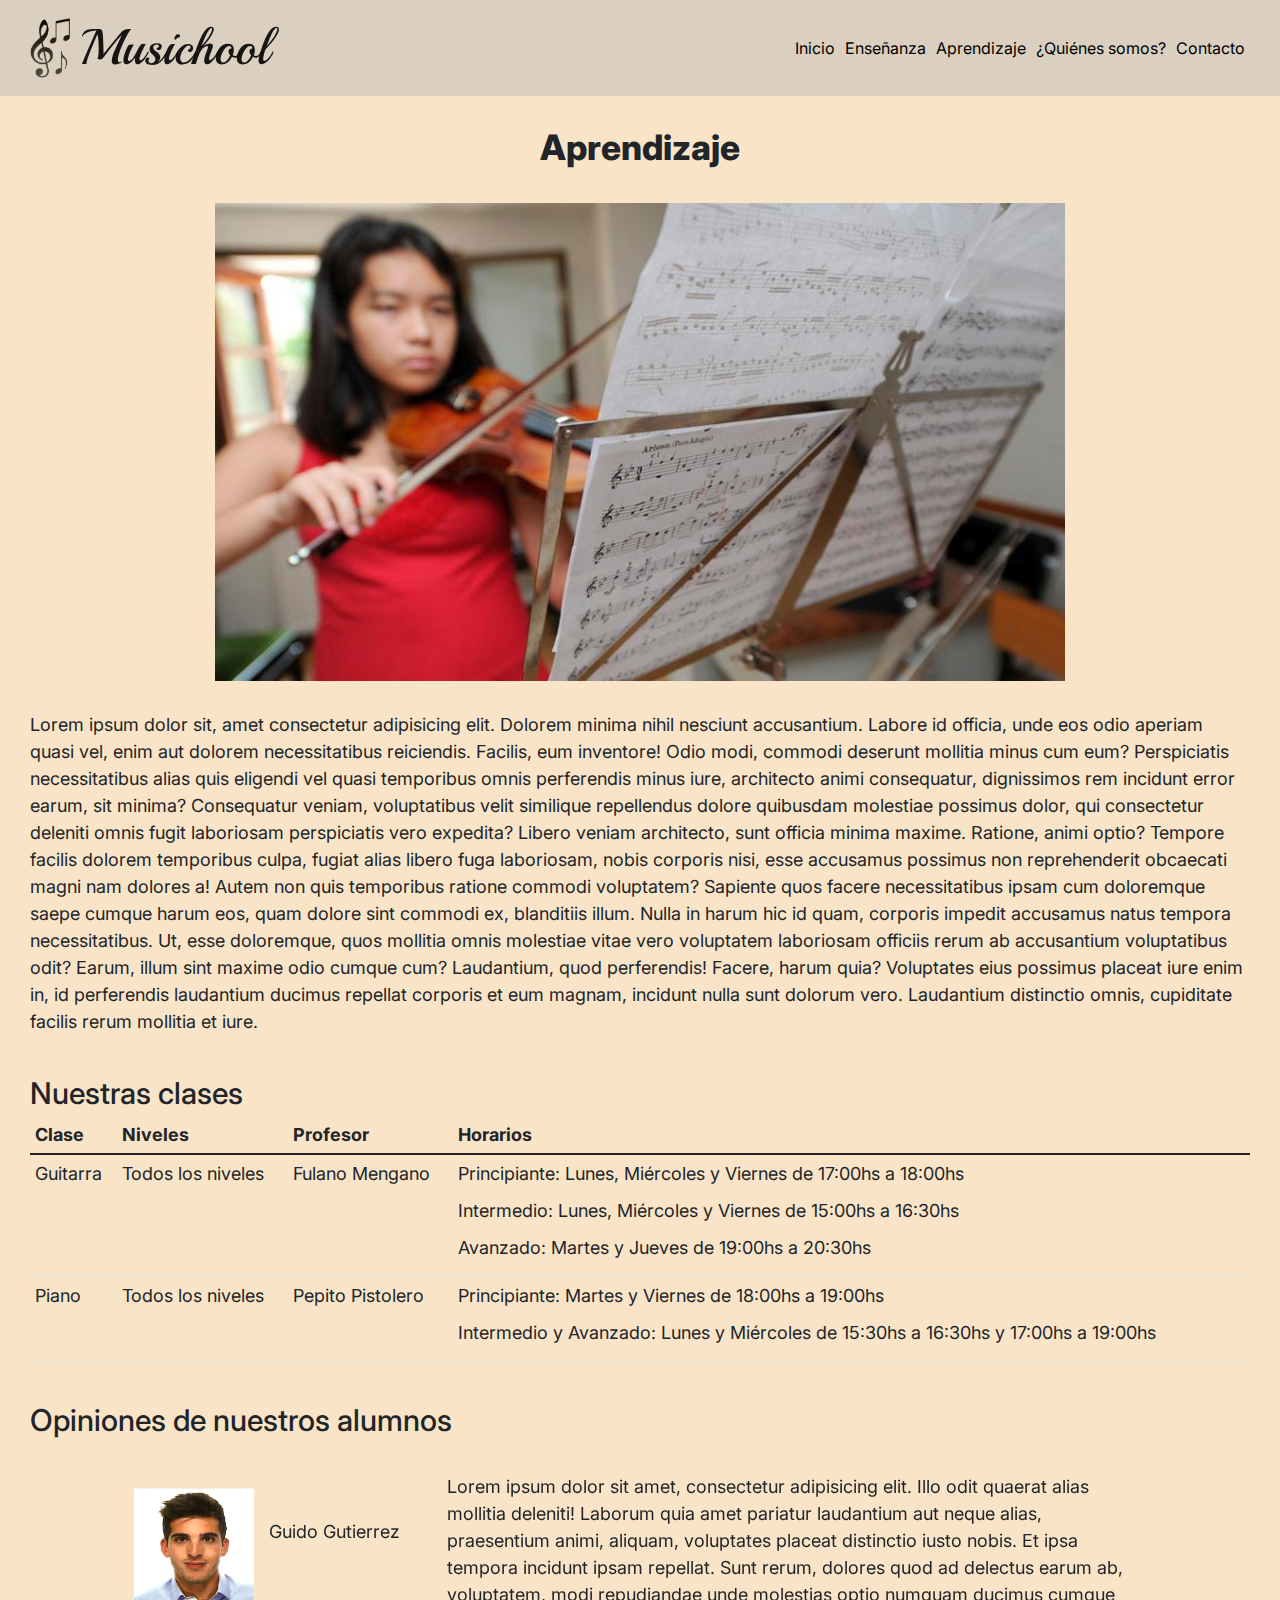
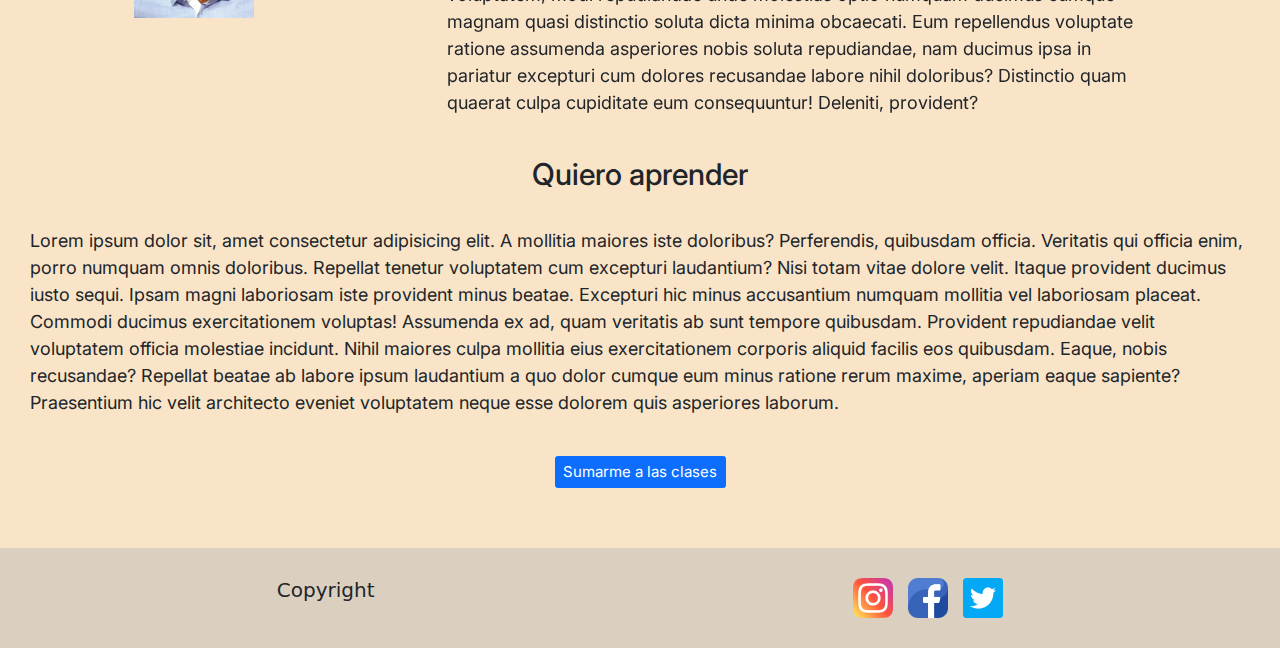
==== page/aprendizaje.html @ 19993b87 "Primera subida sitio web" ====
<!DOCTYPE html>
<html lang="es">

<head>
    <meta charset="UTF-8">
    <meta http-equiv="X-UA-Compatible" content="IE=edge">
    <meta name="viewport" content="width=device-width, initial-scale=1.0">
    <link rel="preconnect" href="https://fonts.googleapis.com">
    <link rel="preconnect" href="https://fonts.gstatic.com" crossorigin>
    <link href="https://fonts.googleapis.com/css2?family=Inter:wght@300;800&family=Playball&display=swap"
        rel="stylesheet">
    <link href="../css/bootstrap.min.css" rel="stylesheet">
    <script src="../js/bootstrap.bundle.min.js"></script>
    <link rel="stylesheet" href="../css/style2.css">
    <meta name="description" content="Únete al arte musical con el mejor equipo de profesionales. Guitarra, piano, etc. Aprende cualquier instrumento y perfeccioná tus habilidades.">
    <meta name="keywords" content="LECCIONES, MÚSICA, GUITARRA, PIANO, INSTRUMENTO">
    <title>Nuestras clases y por qué estudiar en Musichool</title>
</head>

<body>
    <div class="container-fluid header__fondo px-5 py-3 sticky-md-top">
        <header class="header__navegacion">
            <nav class="navbar navbar-expand-md navbar-light d-flex justify-content-around">
                <div class="d-flex navbar-brand">
                    <img src="../img/logo_musichool2.png" alt="logo" width="40" height="60">
                    <h1 class="header__navegacion--titulo">Musichool</h1>
                </div>
                <button class="navbar-toggler" type="button" data-bs-toggle="collapse" data-bs-target="#navegacion"
                    aria-controls="navegacion" aria-expanded="false" aria-label="Toggle navigation">
                    <span class="navbar-toggler-icon"></span>
                </button>
                <div class="collapse navbar-collapse justify-content-end" id="navegacion">
                    <ul class="navbar-nav align-items-center">
                        <li class="nav-item"><a class="nav-link" href="../index.html">Inicio</a>
                        </li>
                        <li class="nav-item"><a class="nav-link" href="ensenanza.html">Enseñanza</a></li>
                        <li class="nav-item"><a class="nav-link" aria-current="page" href="#">Aprendizaje</a></li>
                        <li class="nav-item"><a class="nav-link" href="quienes-somos.html">¿Quiénes somos?</a></li>
                        <li class="nav-item"><a class="nav-link" href="contacto.html">Contacto</a></li>
                    </ul>
                </div>
            </nav>
        </header>
    </div>
    <div class="container-fluid section__fondoAprendizaje p-5">
        <section class="section__fuente">
            <div class="row text-center">
                <h2 class="col section__fuente--titulo pb-5">Aprendizaje</h2>
                <div class="col-0 col-xxl"></div>
            </div>
            <div class="row g-5 align-items-center">
                <div class="col-12 col-xxl-6 text-center">
                    <img src="../img/aprendizaje1.jpg" alt="aprendizaje" class="img--paginas">
                </div>
                <div class="col-12 col-xxl-6">
                    <article class="section__fuente--texto">
                        <p>Lorem ipsum dolor sit, amet consectetur adipisicing elit. Dolorem minima nihil nesciunt
                            accusantium. Labore id officia, unde eos odio aperiam quasi vel, enim aut dolorem
                            necessitatibus reiciendis. Facilis, eum inventore!
                            Odio modi, commodi deserunt mollitia minus cum eum? Perspiciatis necessitatibus alias quis
                            eligendi vel quasi temporibus omnis perferendis minus iure, architecto animi consequatur,
                            dignissimos rem incidunt error earum, sit minima?
                            Consequatur veniam, voluptatibus velit similique repellendus dolore quibusdam molestiae
                            possimus dolor, qui consectetur deleniti omnis fugit laboriosam perspiciatis vero expedita?
                            Libero veniam architecto, sunt officia minima maxime. Ratione, animi optio?
                            Tempore facilis dolorem temporibus culpa, fugiat alias libero fuga laboriosam, nobis
                            corporis nisi, esse accusamus possimus non reprehenderit obcaecati magni nam dolores a!
                            Autem non quis temporibus ratione commodi voluptatem?
                            Sapiente quos facere necessitatibus ipsam cum doloremque saepe cumque harum eos, quam dolore
                            sint commodi ex, blanditiis illum. Nulla in harum hic id quam, corporis impedit accusamus
                            natus tempora necessitatibus.
                            Ut, esse doloremque, quos mollitia omnis molestiae vitae vero voluptatem laboriosam officiis
                            rerum ab accusantium voluptatibus odit? Earum, illum sint maxime odio cumque cum?
                            Laudantium, quod perferendis! Facere, harum quia?
                            Voluptates eius possimus placeat iure enim in, id perferendis laudantium ducimus repellat
                            corporis et eum magnam, incidunt nulla sunt dolorum vero. Laudantium distinctio omnis,
                            cupiditate facilis rerum mollitia et iure.</p>
                    </article>
                </div>
            </div>
        </section>
        <section class="section__fuente pt-5">
            <h2 class="section__fuente--subtitulo">Nuestras clases</h2>
            <div class="table-responsive-lg">
                <table class="table section__fuente--texto">
                    <thead>
                        <tr>
                            <th scope="col">Clase</th>
                            <th scope="col">Niveles</th>
                            <th scope="col">Profesor</th>
                            <th scope="col">Horarios</th>
                        </tr>
                    </thead>
                    <tbody>
                        <tr>
                            <td>Guitarra</td>
                            <td>Todos los niveles</td>
                            <td>Fulano Mengano</td>
                            <td>
                                <p>Principiante: Lunes, Miércoles y Viernes de 17:00hs a 18:00hs</p>
                                <p>Intermedio: Lunes, Miércoles y Viernes de 15:00hs a 16:30hs</p>
                                <p>Avanzado: Martes y Jueves de 19:00hs a 20:30hs</p>
                            </td>
                        </tr>
                        <tr>
                            <td>Piano</td>
                            <td>Todos los niveles</td>
                            <td>Pepito Pistolero</td>
                            <td>
                                <p>Principiante: Martes y Viernes de 18:00hs a 19:00hs</p>
                                <p>Intermedio y Avanzado: Lunes y Miércoles de 15:30hs a 16:30hs y 17:00hs a 19:00hs</p>
                            </td>
                        </tr>
                    </tbody>
                </table>
            </div>
        </section>
        <section class="section__fuente pt-5">
            <h2 class="section__fuente--subtitulo pb-5">Opiniones de nuestros alumnos</h2>
            <div class="carousel slide" data-bs-ride="carousel">
                <div class="carousel-inner section__fuente--texto">
                    <div class="carousel-item active">
                        <div class="row justify-content-center gx-5">
                            <div class="col-10 col-xl-3 d-inline-flex flex-row pb-5 pb-xl-0">
                                <img src="../img/fotoAlumno.png" alt="foto alumno"
                                    class="img--aprendizaje-carrusel mt-xl-4">
                                <p class="pt-5 mt-4 ps-4">Guido Gutierrez</p>
                            </div>
                            <p class="col-12 col-xl-7">
                                Lorem ipsum dolor sit amet, consectetur adipisicing elit. Illo odit quaerat alias
                                mollitia
                                deleniti!
                                Laborum quia amet pariatur laudantium aut neque alias, praesentium animi, aliquam,
                                voluptates
                                placeat distinctio iusto nobis.
                                Et ipsa tempora incidunt ipsam repellat. Sunt rerum, dolores quod ad delectus earum ab,
                                voluptatem,
                                modi repudiandae unde molestias optio numquam ducimus cumque magnam quasi distinctio
                                soluta
                                dicta
                                minima obcaecati.
                                Eum repellendus voluptate ratione assumenda asperiores nobis soluta repudiandae, nam
                                ducimus
                                ipsa in
                                pariatur excepturi cum dolores recusandae labore nihil doloribus? Distinctio quam
                                quaerat
                                culpa
                                cupiditate eum consequuntur! Deleniti, provident?
                            </p>
                        </div>
                    </div>
                    <div class="carousel-item">
                        <div class="row justify-content-center gx-5">
                            <div class="col-10 col-xl-3 d-inline-flex flex-row pb-5 pb-xl-0">
                                <img src="../img/fotoAlumno2.jpg" class="img--aprendizaje-carrusel mt-xl-4"
                                    alt="foto alumno">
                                <p class="pt-5 mt-4 ps-4">Marcos Mercedes</p>
                            </div>
                            <p class="col-12 col-xl-7">
                                Lorem ipsum dolor sit amet, consectetur adipisicing elit. Illo odit quaerat alias
                                mollitia
                                deleniti!
                                Laborum quia amet pariatur laudantium aut neque alias, praesentium animi, aliquam,
                                voluptates
                                placeat distinctio iusto nobis.
                                Et ipsa tempora incidunt ipsam repellat. Sunt rerum, dolores quod ad delectus earum ab,
                                voluptatem,
                                modi repudiandae unde molestias optio numquam ducimus cumque magnam quasi distinctio
                                soluta
                                dicta
                                minima obcaecati.
                                Eum repellendus voluptate ratione assumenda asperiores nobis soluta repudiandae, nam
                                ducimus
                                ipsa in
                                pariatur excepturi cum dolores recusandae labore nihil doloribus? Distinctio quam
                                quaerat
                                culpa
                                cupiditate eum consequuntur! Deleniti, provident?
                            </p>
                        </div>
                    </div>
                </div>
            </div>
        </section>
        <section class="section__fuente py-5">
            <h2 class="section__fuente--subtitulo pb-5 text-center">Quiero aprender</h2>
            <article class="section__fuente--texto">
                <p>Lorem ipsum dolor sit, amet consectetur adipisicing elit. A mollitia maiores iste doloribus?
                    Perferendis,
                    quibusdam officia. Veritatis qui officia enim, porro numquam omnis doloribus. Repellat tenetur
                    voluptatem
                    cum excepturi laudantium?
                    Nisi totam vitae dolore velit. Itaque provident ducimus iusto sequi. Ipsam magni laboriosam iste
                    provident
                    minus beatae. Excepturi hic minus accusantium numquam mollitia vel laboriosam placeat. Commodi
                    ducimus
                    exercitationem voluptas!
                    Assumenda ex ad, quam veritatis ab sunt tempore quibusdam. Provident repudiandae velit
                    voluptatem
                    officia
                    molestiae incidunt. Nihil maiores culpa mollitia eius exercitationem corporis aliquid facilis
                    eos
                    quibusdam.
                    Eaque, nobis recusandae?
                    Repellat beatae ab labore ipsum laudantium a quo dolor cumque eum minus ratione rerum maxime,
                    aperiam
                    eaque
                    sapiente? Praesentium hic velit architecto eveniet voluptatem neque esse dolorem quis asperiores
                    laborum.
                </p>
            </article>
            <div class="d-flex justify-content-center">
                <a class="btn btn-primary fs-4 mt-5" href="contacto.html" role="button">Sumarme a las clases</a>
            </div>
        </section>
    </div>
    <div class="container-fluid footer__fondo py-5">
        <footer class="d-flex flex-row justify-content-around footer__fuente px-5">
            <section>
                <h2 class="footer__fuente--weight">Copyright</h2>
            </section>
            <section>
                <div class="row">
                    <div class="col">
                        <img src="../img/instagram.png" alt="instagram" width="40" height="40">
                    </div>
                    <div class="col">
                        <img src="../img/facebook.png" alt="facebook" width="40" height="40">
                    </div>
                    <div class="col">
                        <img src="../img/twitter.png" alt="twitter" width="40" height="40">
                    </div>
                </div>
            </section>
        </footer>
    </div>
</body>

</html>
---- css/style2.css ----
@charset "UTF-8";
html {
  font-size: 62.5%; }

.header__fondo {
  background-color: #DBD0C0; }

.section__fondoEnseñanza, .section__fondoQuienesSomos {
  background-color: #F9CF93; }

.section__fondoAprendizaje, .section__fondoContacto {
  background-color: #F9E4C8; }

.footer__fondo {
  background-color: #DBD0C0; }

.section__fondoQuienesSomos--columnas {
  background-color: #F9E4C8; }

.header__navegacion .header__navegacion--titulo {
  font-family: "Playball", cursive;
  padding-left: 10px;
  display: inline-flex;
  font-size: 5rem;
  margin: 0; }

.header__navegacion .navbar-nav {
  font-family: "Inter", sans-serif; }
  .header__navegacion .navbar-nav .nav-link {
    color: black;
    font-size: 1.6rem; }

.section__fuente {
  font-family: "Inter", sans-serif; }
  .section__fuente .section__fuente--titulo {
    font-weight: 800;
    font-size: 3.5rem; }
  .section__fuente .section__fuente--subtitulo {
    font-size: 3rem; }
  .section__fuente .section__fuente--texto {
    font-size: 1.8rem; }

.footer__fuente .footer__fuente--weight {
  font-weight: unset; }

.img--index, .img--paginas {
  width: 750px;
  height: auto;
  max-width: 95%;
  max-height: 95%; }

.img--paginas {
  width: 850px;
  max-width: 100%; }

.img--enseñanza-equipo {
  width: 150px;
  height: 150px; }

.img--aprendizaje-carrusel {
  width: 120px;
  height: 130px; }

.map-container {
  overflow: hidden;
  padding-bottom: 56.25%;
  position: relative;
  height: 0; }
  .map-container iframe {
    left: 0;
    top: 0;
    height: 100%;
    width: 100%;
    position: absolute; }

@media (min-width: 1200px) {
  .section__tamañoColumnas {
    max-width: 40%; } }
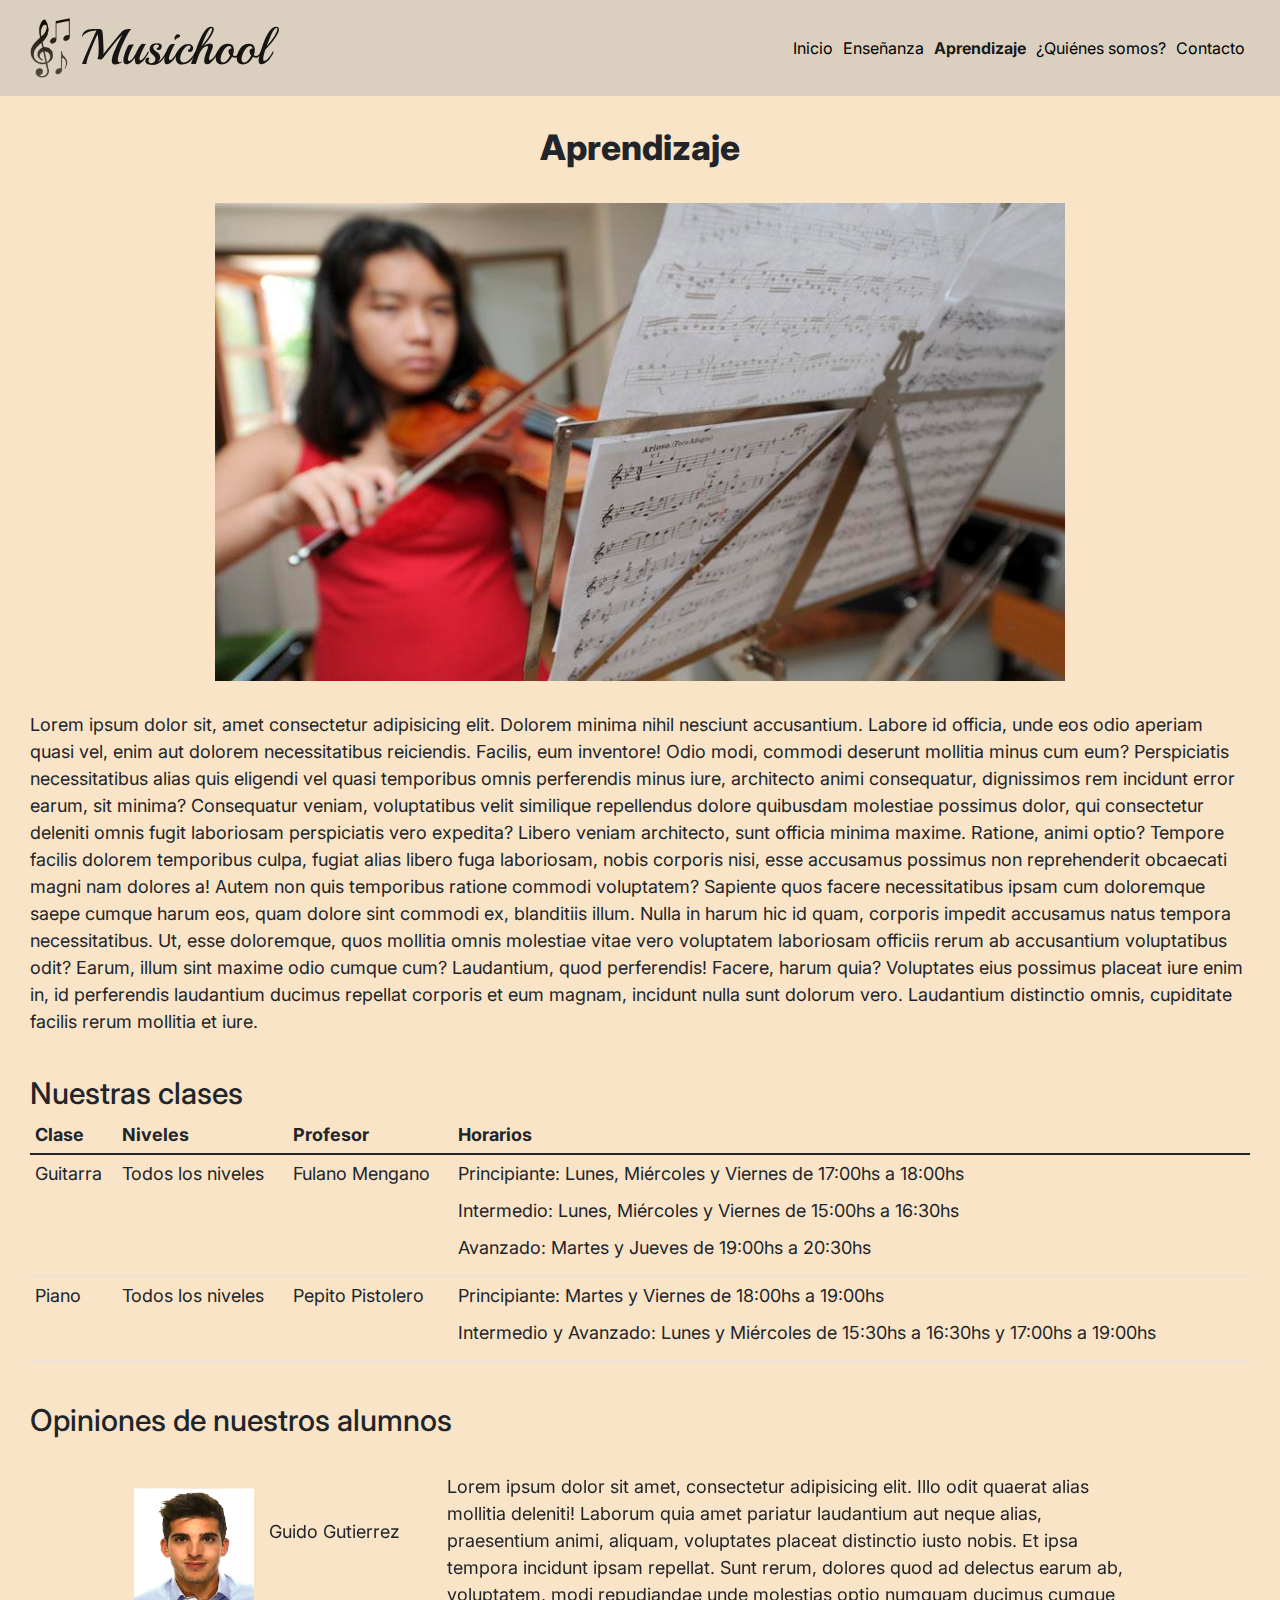
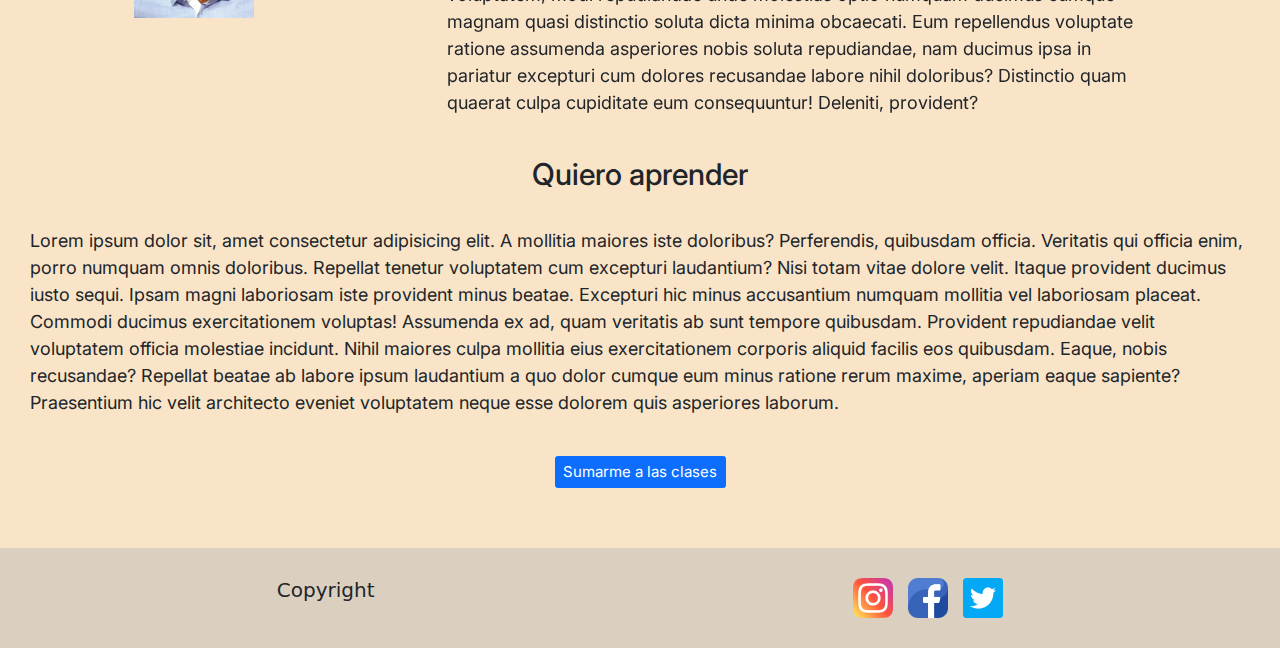
==== commit 9adca520: "Navbar en 'negrita' cuando el item es `active`" ====
--- a/page/aprendizaje.html
+++ b/page/aprendizaje.html
@@ -34,7 +34,7 @@
                         <li class="nav-item"><a class="nav-link" href="../index.html">Inicio</a>
                         </li>
                         <li class="nav-item"><a class="nav-link" href="ensenanza.html">Enseñanza</a></li>
-                        <li class="nav-item"><a class="nav-link" aria-current="page" href="#">Aprendizaje</a></li>
+                        <li class="nav-item"><a class="nav-link active" aria-current="page" href="#">Aprendizaje</a></li>
                         <li class="nav-item"><a class="nav-link" href="quienes-somos.html">¿Quiénes somos?</a></li>
                         <li class="nav-item"><a class="nav-link" href="contacto.html">Contacto</a></li>
                     </ul>
--- a/css/style2.css
+++ b/css/style2.css
@@ -29,6 +29,8 @@
   .header__navegacion .navbar-nav .nav-link {
     color: black;
     font-size: 1.6rem; }
+  .header__navegacion .navbar-nav .nav-link.active {
+    font-weight: bold; }
 
 .section__fuente {
   font-family: "Inter", sans-serif; }
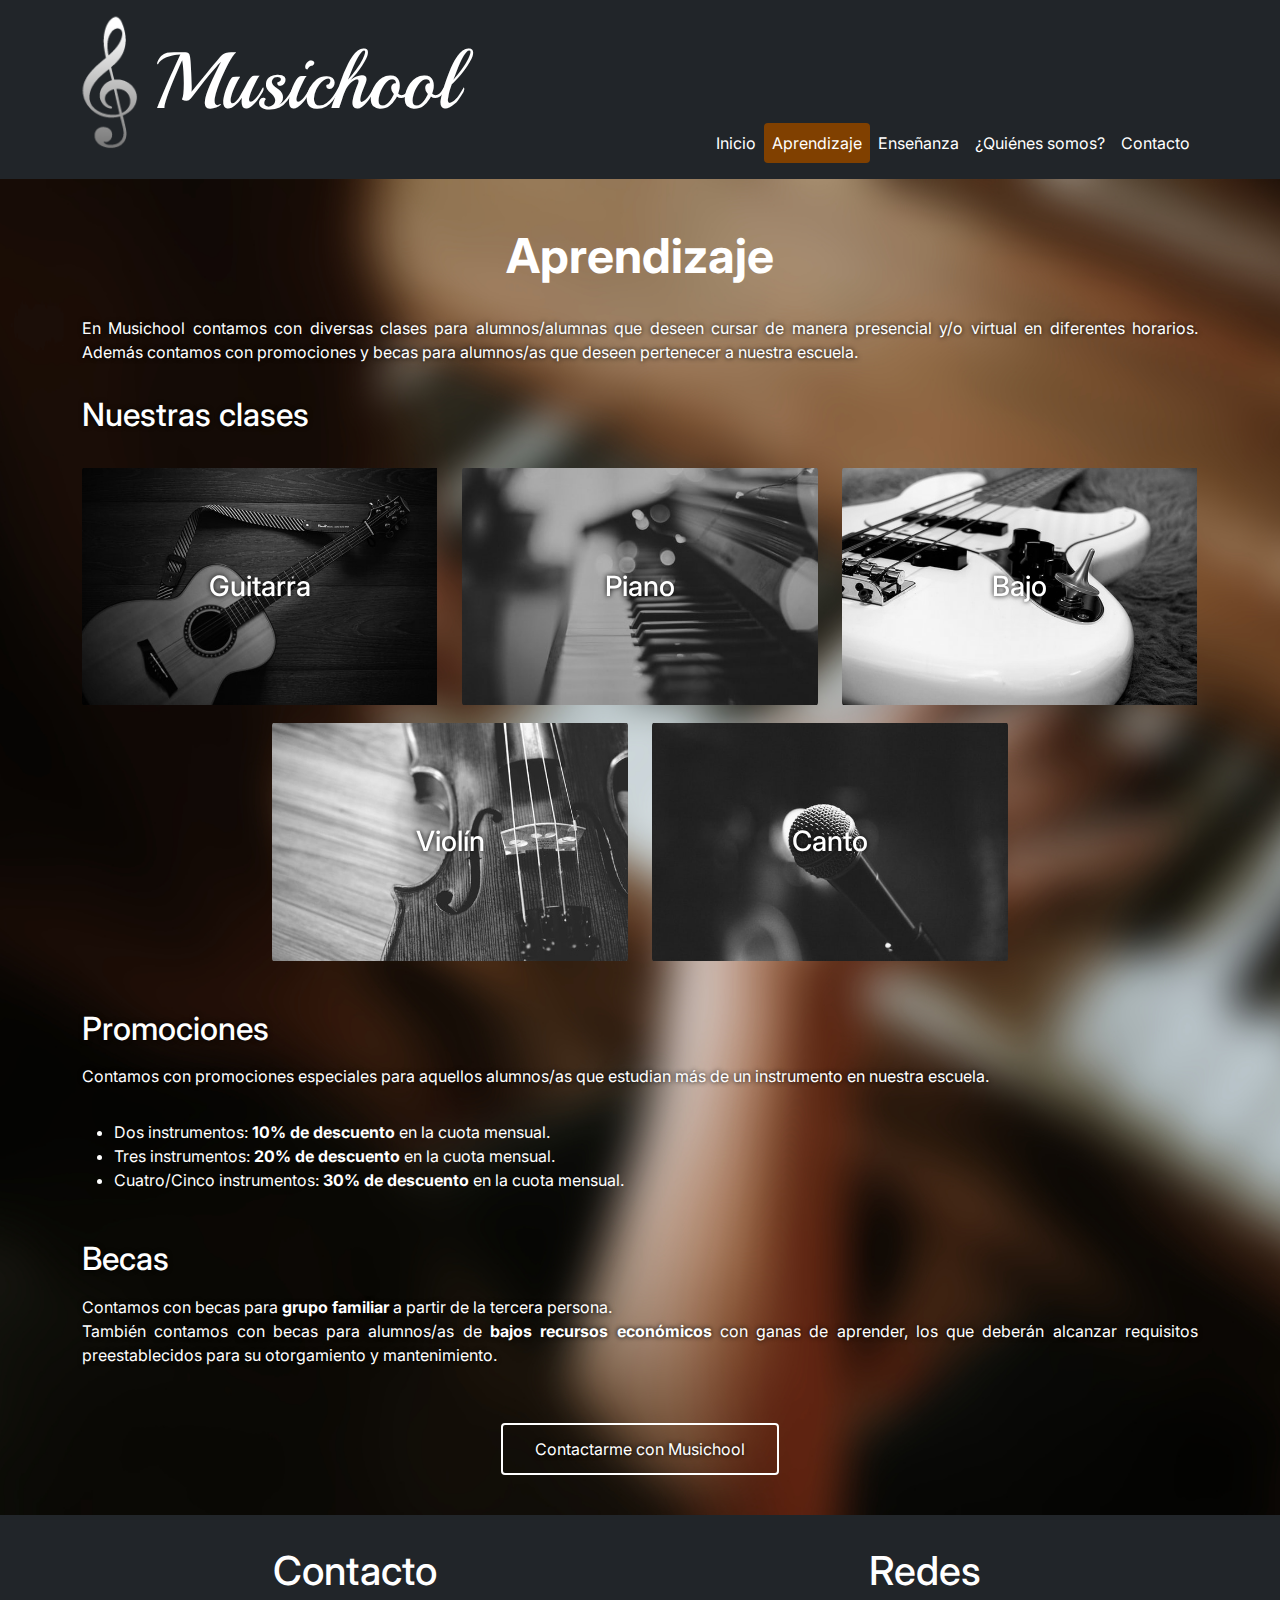
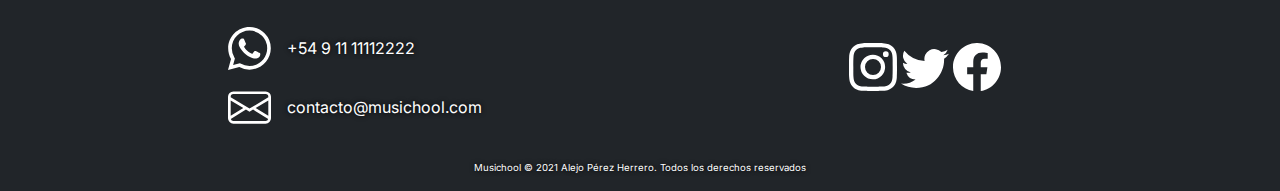
==== commit cc56aad8: "Actualización páginas" ====
--- a/page/aprendizaje.html
+++ b/page/aprendizaje.html
@@ -5,235 +5,319 @@
     <meta charset="UTF-8">
     <meta http-equiv="X-UA-Compatible" content="IE=edge">
     <meta name="viewport" content="width=device-width, initial-scale=1.0">
+    <meta name="description"
+        content="Únete al arte musical con el mejor equipo de profesionales. Guitarra, piano, etc. Aprende cualquier instrumento y perfeccioná tus habilidades.">
+    <meta name="keywords" content="LECCIONES, MÚSICA, GUITARRA, PIANO, INSTRUMENTO">
     <link rel="preconnect" href="https://fonts.googleapis.com">
     <link rel="preconnect" href="https://fonts.gstatic.com" crossorigin>
     <link href="https://fonts.googleapis.com/css2?family=Inter:wght@300;800&family=Playball&display=swap"
         rel="stylesheet">
-    <link href="../css/bootstrap.min.css" rel="stylesheet">
-    <script src="../js/bootstrap.bundle.min.js"></script>
-    <link rel="stylesheet" href="../css/style2.css">
-    <meta name="description" content="Únete al arte musical con el mejor equipo de profesionales. Guitarra, piano, etc. Aprende cualquier instrumento y perfeccioná tus habilidades.">
-    <meta name="keywords" content="LECCIONES, MÚSICA, GUITARRA, PIANO, INSTRUMENTO">
+    <link rel="stylesheet" href="../css/estilos.css">
+    <link rel="stylesheet" href="https://cdn.jsdelivr.net/npm/bootstrap-icons@1.7.2/font/bootstrap-icons.css">
+    <script src="https://cdn.jsdelivr.net/npm/bootstrap@5.1.3/dist/js/bootstrap.bundle.min.js"
+        integrity="sha384-ka7Sk0Gln4gmtz2MlQnikT1wXgYsOg+OMhuP+IlRH9sENBO0LRn5q+8nbTov4+1p"
+        crossorigin="anonymous"></script>
     <title>Nuestras clases y por qué estudiar en Musichool</title>
 </head>
 
 <body>
-    <div class="container-fluid header__fondo px-5 py-3 sticky-md-top">
-        <header class="header__navegacion">
-            <nav class="navbar navbar-expand-md navbar-light d-flex justify-content-around">
-                <div class="d-flex navbar-brand">
-                    <img src="../img/logo_musichool2.png" alt="logo" width="40" height="60">
-                    <h1 class="header__navegacion--titulo">Musichool</h1>
-                </div>
-                <button class="navbar-toggler" type="button" data-bs-toggle="collapse" data-bs-target="#navegacion"
-                    aria-controls="navegacion" aria-expanded="false" aria-label="Toggle navigation">
+    <header class="bg-dark sticky-top">
+        <div class="container">
+            <nav
+                class="navbar nav-pills navbar-expand-lg navbar-dark justify-content-around justify-content-lg-between align-items-lg-baseline">
+                <a href="/" class="d-flex align-items-center text-decoration-none">
+                    <img src="../img/logo-musichool.svg" alt="logo" class="logo-size me-2">
+                    <h1 class="nombre-sitio">Musichool</h1>
+                </a>
+                <button class="navbar-toggler" type="button" data-bs-toggle="collapse"
+                    data-bs-target="#navbarNavAltMarkup" aria-controls="navbarNavAltMarkup" aria-expanded="false"
+                    aria-label="Toggle navigation">
                     <span class="navbar-toggler-icon"></span>
                 </button>
-                <div class="collapse navbar-collapse justify-content-end" id="navegacion">
-                    <ul class="navbar-nav align-items-center">
-                        <li class="nav-item"><a class="nav-link" href="../index.html">Inicio</a>
-                        </li>
-                        <li class="nav-item"><a class="nav-link" href="ensenanza.html">Enseñanza</a></li>
-                        <li class="nav-item"><a class="nav-link active" aria-current="page" href="#">Aprendizaje</a></li>
-                        <li class="nav-item"><a class="nav-link" href="quienes-somos.html">¿Quiénes somos?</a></li>
-                        <li class="nav-item"><a class="nav-link" href="contacto.html">Contacto</a></li>
-                    </ul>
+                <div class="collapse navbar-collapse flex-grow-0" id="navbarNavAltMarkup">
+                    <div class="navbar-nav align-items-center mt-3">
+                        <a class="nav-link" href="../index.html">Inicio</a>
+                        <a class="nav-link active" aria-current="page" href="#">Aprendizaje</a>
+                        <a class="nav-link" href="ensenanza.html">Enseñanza</a>
+                        <a class="nav-link" href="quienes-somos.html">¿Quiénes somos?</a>
+                        <a class="nav-link" href="contacto.html">Contacto</a>
+                    </div>
                 </div>
             </nav>
-        </header>
-    </div>
-    <div class="container-fluid section__fondoAprendizaje p-5">
-        <section class="section__fuente">
-            <div class="row text-center">
-                <h2 class="col section__fuente--titulo pb-5">Aprendizaje</h2>
-                <div class="col-0 col-xxl"></div>
+        </div>
+    </header>
+    <main class="fondo-a">
+        <div class="container">
+            <h1 class="text-center titulo pt-4">Aprendizaje</h1>
+            <section class="my-3">
+                <p>En Musichool contamos con diversas clases para alumnos/alumnas que deseen cursar de manera presencial
+                    y/o virtual en diferentes horarios. Además contamos con promociones y becas para alumnos/as que
+                    deseen pertenecer a nuestra escuela.</p>
+            </section>
+            <h2 class="mb-3">Nuestras clases</h2>
+            <section class="row mb-4 justify-content-center gy-2">
+                <article class="col-6 col-md-4">
+                    <button type="button" class="btn guitarra-a" data-bs-toggle="modal" data-bs-target="#guitarra">
+                        <h3 class="my-5">Guitarra</h3>
+                    </button>
+
+                    <div class="modal fade" id="guitarra" tabindex="-1" aria-labelledby="guitarraModal"
+                        aria-hidden="true">
+                        <div class="modal-dialog">
+                            <div class="modal-content bg-dark">
+                                <div class="modal-header">
+                                    <h5 class="modal-title" id="guitarraModal">Guitarra</h5>
+                                    <button type="button" class="btn-close btn-close-white" data-bs-dismiss="modal"
+                                        aria-label="Close"></button>
+                                </div>
+                                <div class="modal-body">
+                                    <h5>Profesor</h5>
+                                    <p class="mb-4">Agustin Portello</p>
+
+                                    <h5>Horarios</h5>
+                                    <h6>Clases presenciales</h6>
+                                    <ul>
+                                        <li>Lunes y Viernes: <strong>17:00 a 20:00</strong></li>
+                                    </ul>
+                                    <h6>Clases virtuales</h6>
+                                    <ul>
+                                        <li>Martes: <strong>16:00 a 17:30</strong></li>
+                                    </ul>
+
+                                    <p>Consultar por clases individuales y/o grupales para personas con capidades
+                                        diferentes</p>
+                                </div>
+                            </div>
+                        </div>
+                    </div>
+                </article>
+                <article class="col-6 col-md-4">
+                    <button type="button" class="btn piano-a" data-bs-toggle="modal" data-bs-target="#piano">
+                        <h3 class="my-5">Piano</h3>
+                    </button>
+
+                    <div class="modal fade" id="piano" tabindex="-1" aria-labelledby="pianoModal" aria-hidden="true">
+                        <div class="modal-dialog">
+                            <div class="modal-content bg-dark">
+                                <div class="modal-header">
+                                    <h5 class="modal-title" id="pianoModal">Piano</h5>
+                                    <button type="button" class="btn-close btn-close-white" data-bs-dismiss="modal"
+                                        aria-label="Close"></button>
+                                </div>
+                                <div class="modal-body">
+                                    <h5>Profesora</h5>
+                                    <p class="mb-4">Carla Fernandez</p>
+
+                                    <h5>Horarios</h5>
+                                    <h6>Clases presenciales</h6>
+                                    <ul>
+                                        <li>Martes y Jueves: <strong>10:00 a 12:30</strong></li>
+                                    </ul>
+
+                                    <h6>Clases virtuales</h6>
+                                    <ul>
+                                        <li>Lunes y Viernes: <strong>15:00 a 17:00</strong></li>
+                                    </ul>
+
+                                    <p>Consultar por clases individuales y/o grupales para personas con capidades
+                                        diferentes</p>
+                                </div>
+                            </div>
+                        </div>
+                    </div>
+                </article>
+                <article class="col-6 col-md-4">
+                    <button type="button" class="btn bajo-a" data-bs-toggle="modal" data-bs-target="#bajo">
+                        <h3 class="my-5">Bajo</h3>
+                    </button>
+
+                    <div class="modal fade" id="bajo" tabindex="-1" aria-labelledby="bajoModal" aria-hidden="true">
+                        <div class="modal-dialog">
+                            <div class="modal-content bg-dark">
+                                <div class="modal-header">
+                                    <h5 class="modal-title" id="bajoModal">Bajo</h5>
+                                    <button type="button" class="btn-close btn-close-white" data-bs-dismiss="modal"
+                                        aria-label="Close"></button>
+                                </div>
+                                <div class="modal-body">
+                                    <h5>Profesor</h5>
+                                    <p class="mb-4">Agustin Portello</p>
+
+                                    <h5>Horarios</h5>
+
+                                    <h6>Clases presenciales</h6>
+                                    <ul>
+                                        <li>Jueves y Sábados: <strong>11:00 a 13:00</strong></li>
+                                    </ul>
+
+                                    <h6>Clases virtuales</h6>
+                                    <ul>
+                                        <li>Miércoles: <strong>18:00 a 20:00</strong></li>
+                                    </ul>
+
+                                    <p>Consultar por clases individuales y/o grupales para personas con capidades
+                                        diferentes</p>
+                                </div>
+                            </div>
+                        </div>
+                    </div>
+                </article>
+                <article class="col-6 col-md-4">
+                    <button type="button" class="btn violin-a" data-bs-toggle="modal" data-bs-target="#violin">
+                        <h3 class="my-5">Violín</h3>
+                    </button>
+
+                    <div class="modal fade" id="violin" tabindex="-1" aria-labelledby="violinModal" aria-hidden="true">
+                        <div class="modal-dialog">
+                            <div class="modal-content bg-dark">
+                                <div class="modal-header">
+                                    <h5 class="modal-title" id="violinModal">Violín</h5>
+                                    <button type="button" class="btn-close btn-close-white" data-bs-dismiss="modal"
+                                        aria-label="Close"></button>
+                                </div>
+                                <div class="modal-body">
+                                    <h5>Profesora</h5>
+                                    <p class="mb-4">Carla Fernandez</p>
+
+                                    <h5>Horarios</h5>
+                                    <h6>Clases presenciales</h6>
+                                    <ul>
+                                        <li>Miércoles y Sábados: <strong>16:00 a 18:30</strong></li>
+                                    </ul>
+
+                                    <h6>Clases virtuales</h6>
+                                    <ul>
+                                        <li>Martes: <strong>15:00 a 16:30</strong></li>
+                                    </ul>
+
+                                    <p>Consultar por clases individuales y/o grupales para personas con capidades
+                                        diferentes</p>
+                                </div>
+                            </div>
+                        </div>
+                    </div>
+                </article>
+                <article class="col-6 col-md-4">
+                    <button type="button" class="btn canto-a" data-bs-toggle="modal" data-bs-target="#canto">
+                        <h3 class="my-5">Canto</h3>
+                    </button>
+
+                    <div class="modal fade" id="canto" tabindex="-1" aria-labelledby="cantoModal" aria-hidden="true">
+                        <div class="modal-dialog">
+                            <div class="modal-content bg-dark">
+                                <div class="modal-header">
+                                    <h5 class="modal-title" id="cantoModal">Canto</h5>
+                                    <button type="button" class="btn-close btn-close-white" data-bs-dismiss="modal"
+                                        aria-label="Close"></button>
+                                </div>
+                                <div class="modal-body">
+                                    <h5>Profesor</h5>
+                                    <p class="mb-4">Pedro Gimenez</p>
+
+                                    <h5>Horarios</h5>
+                                    <h6>Clases presenciales</h6>
+                                    <ul>
+                                        <li>Martes y Jueves: <strong>18:00 a 21:00</strong></li>
+                                    </ul>
+
+                                    <h6>Clases virtuales</h6>
+                                    <ul>
+                                        <li>Lunes y Viernes: <strong>10:30 a 12:00</strong></li>
+                                    </ul>
+                                </div>
+                            </div>
+                        </div>
+                    </div>
+                </article>
+            </section>
+            <h2>Promociones</h2>
+            <section class="mb-4">
+                <p class="mb-3">Contamos con promociones especiales para aquellos alumnos/as que estudian más de un
+                    instrumento en nuestra escuela.</p>
+                <ul>
+                    <li>Dos instrumentos: <strong>10% de descuento</strong> en la cuota mensual.</li>
+                    <li>Tres instrumentos: <strong>20% de descuento</strong> en la cuota mensual.</li>
+                    <li>Cuatro/Cinco instrumentos: <strong>30% de descuento</strong> en la cuota mensual.</li>
+                </ul>
+            </section>
+            <h2>Becas</h2>
+            <section class="mb-4">
+                <p>Contamos con becas para <strong>grupo familiar</strong> a partir de la tercera persona.</p>
+                <p>También contamos con becas para alumnos/as de <strong>bajos recursos económicos</strong> con ganas de
+                    aprender, los que deberán alcanzar requisitos preestablecidos para su otorgamiento y mantenimiento.
+                </p>
+            </section>
+            <div class="d-flex justify-content-center pb-3">
+                <a href="contacto.html" class="btn pulse">Contactarme con Musichool</a>
             </div>
-            <div class="row g-5 align-items-center">
-                <div class="col-12 col-xxl-6 text-center">
-                    <img src="../img/aprendizaje1.jpg" alt="aprendizaje" class="img--paginas">
+        </div>
+    </main>
+    <footer class="bg-dark">
+        <div class="container pt-3 pb-3">
+            <div class="row justify-content-evenly">
+                <div class="col-12 col-sm-6">
+                    <div class="d-flex flex-column align-items-center">
+                        <h1>Contacto</h1>
+                        <section class="pt-sm-2">
+                            <div class="d-flex align-items-center mb-2">
+                                <svg xmlns="http://www.w3.org/2000/svg" fill="currentColor"
+                                    class="bi bi-whatsapp contacto-iconos special" viewBox="0 0 16 16">
+                                    <path
+                                        d="M13.601 2.326A7.854 7.854 0 0 0 7.994 0C3.627 0 .068 3.558.064 7.926c0 1.399.366 2.76 1.057 3.965L0 16l4.204-1.102a7.933 7.933 0 0 0 3.79.965h.004c4.368 0 7.926-3.558 7.93-7.93A7.898 7.898 0 0 0 13.6 2.326zM7.994 14.521a6.573 6.573 0 0 1-3.356-.92l-.24-.144-2.494.654.666-2.433-.156-.251a6.56 6.56 0 0 1-1.007-3.505c0-3.626 2.957-6.584 6.591-6.584a6.56 6.56 0 0 1 4.66 1.931 6.557 6.557 0 0 1 1.928 4.66c-.004 3.639-2.961 6.592-6.592 6.592zm3.615-4.934c-.197-.099-1.17-.578-1.353-.646-.182-.065-.315-.099-.445.099-.133.197-.513.646-.627.775-.114.133-.232.148-.43.05-.197-.1-.836-.308-1.592-.985-.59-.525-.985-1.175-1.103-1.372-.114-.198-.011-.304.088-.403.087-.088.197-.232.296-.346.1-.114.133-.198.198-.33.065-.134.034-.248-.015-.347-.05-.099-.445-1.076-.612-1.47-.16-.389-.323-.335-.445-.34-.114-.007-.247-.007-.38-.007a.729.729 0 0 0-.529.247c-.182.198-.691.677-.691 1.654 0 .977.71 1.916.81 2.049.098.133 1.394 2.132 3.383 2.992.47.205.84.326 1.129.418.475.152.904.129 1.246.08.38-.058 1.171-.48 1.338-.943.164-.464.164-.86.114-.943-.049-.084-.182-.133-.38-.232z">
+                                </svg>
+                                <p class="ps-2">+54 9 11 11112222</p>
+                            </div>
+                            <div class="d-flex align-items-center">
+                                <svg xmlns="http://www.w3.org/2000/svg" fill="currentColor"
+                                    class="bi bi-envelope contacto-iconos special" viewBox="0 0 16 16">
+                                    <path
+                                        d="M0 4a2 2 0 0 1 2-2h12a2 2 0 0 1 2 2v8a2 2 0 0 1-2 2H2a2 2 0 0 1-2-2V4Zm2-1a1 1 0 0 0-1 1v.217l7 4.2 7-4.2V4a1 1 0 0 0-1-1H2Zm13 2.383-4.708 2.825L15 11.105V5.383Zm-.034 6.876-5.64-3.471L8 9.583l-1.326-.795-5.64 3.47A1 1 0 0 0 2 13h12a1 1 0 0 0 .966-.741ZM1 11.105l4.708-2.897L1 5.383v5.722Z">
+                                </svg>
+                                <p class="ps-2">contacto@musichool.com</p>
+                            </div>
+                        </section>
+                    </div>
                 </div>
-                <div class="col-12 col-xxl-6">
-                    <article class="section__fuente--texto">
-                        <p>Lorem ipsum dolor sit, amet consectetur adipisicing elit. Dolorem minima nihil nesciunt
-                            accusantium. Labore id officia, unde eos odio aperiam quasi vel, enim aut dolorem
-                            necessitatibus reiciendis. Facilis, eum inventore!
-                            Odio modi, commodi deserunt mollitia minus cum eum? Perspiciatis necessitatibus alias quis
-                            eligendi vel quasi temporibus omnis perferendis minus iure, architecto animi consequatur,
-                            dignissimos rem incidunt error earum, sit minima?
-                            Consequatur veniam, voluptatibus velit similique repellendus dolore quibusdam molestiae
-                            possimus dolor, qui consectetur deleniti omnis fugit laboriosam perspiciatis vero expedita?
-                            Libero veniam architecto, sunt officia minima maxime. Ratione, animi optio?
-                            Tempore facilis dolorem temporibus culpa, fugiat alias libero fuga laboriosam, nobis
-                            corporis nisi, esse accusamus possimus non reprehenderit obcaecati magni nam dolores a!
-                            Autem non quis temporibus ratione commodi voluptatem?
-                            Sapiente quos facere necessitatibus ipsam cum doloremque saepe cumque harum eos, quam dolore
-                            sint commodi ex, blanditiis illum. Nulla in harum hic id quam, corporis impedit accusamus
-                            natus tempora necessitatibus.
-                            Ut, esse doloremque, quos mollitia omnis molestiae vitae vero voluptatem laboriosam officiis
-                            rerum ab accusantium voluptatibus odit? Earum, illum sint maxime odio cumque cum?
-                            Laudantium, quod perferendis! Facere, harum quia?
-                            Voluptates eius possimus placeat iure enim in, id perferendis laudantium ducimus repellat
-                            corporis et eum magnam, incidunt nulla sunt dolorum vero. Laudantium distinctio omnis,
-                            cupiditate facilis rerum mollitia et iure.</p>
-                    </article>
+                <div class="col-12 col-sm-6 mt-3 mt-sm-0">
+                    <div class="d-flex align-items-center justify-content-center flex-column">
+                        <h1>Redes</h1>
+                        <section class="pt-sm-3">
+                            <div class="d-inline">
+                                <a href="https://www.instagram.com/"
+                                    class="text-decoration-none col-1 col-sm-3 col-xl-2">
+                                    <svg xmlns="http://www.w3.org/2000/svg" fill="currentColor"
+                                        class="bi bi-instagram contacto-iconos" viewBox="0 0 16 16">
+                                        <path
+                                            d="M8 0C5.829 0 5.556.01 4.703.048 3.85.088 3.269.222 2.76.42a3.917 3.917 0 0 0-1.417.923A3.927 3.927 0 0 0 .42 2.76C.222 3.268.087 3.85.048 4.7.01 5.555 0 5.827 0 8.001c0 2.172.01 2.444.048 3.297.04.852.174 1.433.372 1.942.205.526.478.972.923 1.417.444.445.89.719 1.416.923.51.198 1.09.333 1.942.372C5.555 15.99 5.827 16 8 16s2.444-.01 3.298-.048c.851-.04 1.434-.174 1.943-.372a3.916 3.916 0 0 0 1.416-.923c.445-.445.718-.891.923-1.417.197-.509.332-1.09.372-1.942C15.99 10.445 16 10.173 16 8s-.01-2.445-.048-3.299c-.04-.851-.175-1.433-.372-1.941a3.926 3.926 0 0 0-.923-1.417A3.911 3.911 0 0 0 13.24.42c-.51-.198-1.092-.333-1.943-.372C10.443.01 10.172 0 7.998 0h.003zm-.717 1.442h.718c2.136 0 2.389.007 3.232.046.78.035 1.204.166 1.486.275.373.145.64.319.92.599.28.28.453.546.598.92.11.281.24.705.275 1.485.039.843.047 1.096.047 3.231s-.008 2.389-.047 3.232c-.035.78-.166 1.203-.275 1.485a2.47 2.47 0 0 1-.599.919c-.28.28-.546.453-.92.598-.28.11-.704.24-1.485.276-.843.038-1.096.047-3.232.047s-2.39-.009-3.233-.047c-.78-.036-1.203-.166-1.485-.276a2.478 2.478 0 0 1-.92-.598 2.48 2.48 0 0 1-.6-.92c-.109-.281-.24-.705-.275-1.485-.038-.843-.046-1.096-.046-3.233 0-2.136.008-2.388.046-3.231.036-.78.166-1.204.276-1.486.145-.373.319-.64.599-.92.28-.28.546-.453.92-.598.282-.11.705-.24 1.485-.276.738-.034 1.024-.044 2.515-.045v.002zm4.988 1.328a.96.96 0 1 0 0 1.92.96.96 0 0 0 0-1.92zm-4.27 1.122a4.109 4.109 0 1 0 0 8.217 4.109 4.109 0 0 0 0-8.217zm0 1.441a2.667 2.667 0 1 1 0 5.334 2.667 2.667 0 0 1 0-5.334z">
+                                    </svg>
+                                </a>
+                            </div>
+                            <div class="d-inline">
+                                <a href="https://www.twitter.com/" class="text-decoration-none col-1 col-sm-3 col-xl-2">
+                                    <svg xmlns="http://www.w3.org/2000/svg" fill="currentColor"
+                                        class="bi bi-twitter contacto-iconos" viewBox="0 0 16 16">
+                                        <path
+                                            d="M5.026 15c6.038 0 9.341-5.003 9.341-9.334 0-.14 0-.282-.006-.422A6.685 6.685 0 0 0 16 3.542a6.658 6.658 0 0 1-1.889.518 3.301 3.301 0 0 0 1.447-1.817 6.533 6.533 0 0 1-2.087.793A3.286 3.286 0 0 0 7.875 6.03a9.325 9.325 0 0 1-6.767-3.429 3.289 3.289 0 0 0 1.018 4.382A3.323 3.323 0 0 1 .64 6.575v.045a3.288 3.288 0 0 0 2.632 3.218 3.203 3.203 0 0 1-.865.115 3.23 3.23 0 0 1-.614-.057 3.283 3.283 0 0 0 3.067 2.277A6.588 6.588 0 0 1 .78 13.58a6.32 6.32 0 0 1-.78-.045A9.344 9.344 0 0 0 5.026 15z">
+                                    </svg>
+                                </a>
+                            </div>
+                            <div class="d-inline">
+                                <a href="https://www.facebook.com/"
+                                    class="text-decoration-none col-1 col-sm-3 col-xl-2">
+                                    <svg xmlns="http://www.w3.org/2000/svg" fill="currentColor"
+                                        class="bi bi-facebook contacto-iconos" viewBox="0 0 16 16">
+                                        <path
+                                            d="M16 8.049c0-4.446-3.582-8.05-8-8.05C3.58 0-.002 3.603-.002 8.05c0 4.017 2.926 7.347 6.75 7.951v-5.625h-2.03V8.05H6.75V6.275c0-2.017 1.195-3.131 3.022-3.131.876 0 1.791.157 1.791.157v1.98h-1.009c-.993 0-1.303.621-1.303 1.258v1.51h2.218l-.354 2.326H9.25V16c3.824-.604 6.75-3.934 6.75-7.951z">
+                                    </svg>
+                                </a>
+                            </div>
+                        </section>
+                    </div>
                 </div>
             </div>
-        </section>
-        <section class="section__fuente pt-5">
-            <h2 class="section__fuente--subtitulo">Nuestras clases</h2>
-            <div class="table-responsive-lg">
-                <table class="table section__fuente--texto">
-                    <thead>
-                        <tr>
-                            <th scope="col">Clase</th>
-                            <th scope="col">Niveles</th>
-                            <th scope="col">Profesor</th>
-                            <th scope="col">Horarios</th>
-                        </tr>
-                    </thead>
-                    <tbody>
-                        <tr>
-                            <td>Guitarra</td>
-                            <td>Todos los niveles</td>
-                            <td>Fulano Mengano</td>
-                            <td>
-                                <p>Principiante: Lunes, Miércoles y Viernes de 17:00hs a 18:00hs</p>
-                                <p>Intermedio: Lunes, Miércoles y Viernes de 15:00hs a 16:30hs</p>
-                                <p>Avanzado: Martes y Jueves de 19:00hs a 20:30hs</p>
-                            </td>
-                        </tr>
-                        <tr>
-                            <td>Piano</td>
-                            <td>Todos los niveles</td>
-                            <td>Pepito Pistolero</td>
-                            <td>
-                                <p>Principiante: Martes y Viernes de 18:00hs a 19:00hs</p>
-                                <p>Intermedio y Avanzado: Lunes y Miércoles de 15:30hs a 16:30hs y 17:00hs a 19:00hs</p>
-                            </td>
-                        </tr>
-                    </tbody>
-                </table>
-            </div>
-        </section>
-        <section class="section__fuente pt-5">
-            <h2 class="section__fuente--subtitulo pb-5">Opiniones de nuestros alumnos</h2>
-            <div class="carousel slide" data-bs-ride="carousel">
-                <div class="carousel-inner section__fuente--texto">
-                    <div class="carousel-item active">
-                        <div class="row justify-content-center gx-5">
-                            <div class="col-10 col-xl-3 d-inline-flex flex-row pb-5 pb-xl-0">
-                                <img src="../img/fotoAlumno.png" alt="foto alumno"
-                                    class="img--aprendizaje-carrusel mt-xl-4">
-                                <p class="pt-5 mt-4 ps-4">Guido Gutierrez</p>
-                            </div>
-                            <p class="col-12 col-xl-7">
-                                Lorem ipsum dolor sit amet, consectetur adipisicing elit. Illo odit quaerat alias
-                                mollitia
-                                deleniti!
-                                Laborum quia amet pariatur laudantium aut neque alias, praesentium animi, aliquam,
-                                voluptates
-                                placeat distinctio iusto nobis.
-                                Et ipsa tempora incidunt ipsam repellat. Sunt rerum, dolores quod ad delectus earum ab,
-                                voluptatem,
-                                modi repudiandae unde molestias optio numquam ducimus cumque magnam quasi distinctio
-                                soluta
-                                dicta
-                                minima obcaecati.
-                                Eum repellendus voluptate ratione assumenda asperiores nobis soluta repudiandae, nam
-                                ducimus
-                                ipsa in
-                                pariatur excepturi cum dolores recusandae labore nihil doloribus? Distinctio quam
-                                quaerat
-                                culpa
-                                cupiditate eum consequuntur! Deleniti, provident?
-                            </p>
-                        </div>
-                    </div>
-                    <div class="carousel-item">
-                        <div class="row justify-content-center gx-5">
-                            <div class="col-10 col-xl-3 d-inline-flex flex-row pb-5 pb-xl-0">
-                                <img src="../img/fotoAlumno2.jpg" class="img--aprendizaje-carrusel mt-xl-4"
-                                    alt="foto alumno">
-                                <p class="pt-5 mt-4 ps-4">Marcos Mercedes</p>
-                            </div>
-                            <p class="col-12 col-xl-7">
-                                Lorem ipsum dolor sit amet, consectetur adipisicing elit. Illo odit quaerat alias
-                                mollitia
-                                deleniti!
-                                Laborum quia amet pariatur laudantium aut neque alias, praesentium animi, aliquam,
-                                voluptates
-                                placeat distinctio iusto nobis.
-                                Et ipsa tempora incidunt ipsam repellat. Sunt rerum, dolores quod ad delectus earum ab,
-                                voluptatem,
-                                modi repudiandae unde molestias optio numquam ducimus cumque magnam quasi distinctio
-                                soluta
-                                dicta
-                                minima obcaecati.
-                                Eum repellendus voluptate ratione assumenda asperiores nobis soluta repudiandae, nam
-                                ducimus
-                                ipsa in
-                                pariatur excepturi cum dolores recusandae labore nihil doloribus? Distinctio quam
-                                quaerat
-                                culpa
-                                cupiditate eum consequuntur! Deleniti, provident?
-                            </p>
-                        </div>
-                    </div>
-                </div>
-            </div>
-        </section>
-        <section class="section__fuente py-5">
-            <h2 class="section__fuente--subtitulo pb-5 text-center">Quiero aprender</h2>
-            <article class="section__fuente--texto">
-                <p>Lorem ipsum dolor sit, amet consectetur adipisicing elit. A mollitia maiores iste doloribus?
-                    Perferendis,
-                    quibusdam officia. Veritatis qui officia enim, porro numquam omnis doloribus. Repellat tenetur
-                    voluptatem
-                    cum excepturi laudantium?
-                    Nisi totam vitae dolore velit. Itaque provident ducimus iusto sequi. Ipsam magni laboriosam iste
-                    provident
-                    minus beatae. Excepturi hic minus accusantium numquam mollitia vel laboriosam placeat. Commodi
-                    ducimus
-                    exercitationem voluptas!
-                    Assumenda ex ad, quam veritatis ab sunt tempore quibusdam. Provident repudiandae velit
-                    voluptatem
-                    officia
-                    molestiae incidunt. Nihil maiores culpa mollitia eius exercitationem corporis aliquid facilis
-                    eos
-                    quibusdam.
-                    Eaque, nobis recusandae?
-                    Repellat beatae ab labore ipsum laudantium a quo dolor cumque eum minus ratione rerum maxime,
-                    aperiam
-                    eaque
-                    sapiente? Praesentium hic velit architecto eveniet voluptatem neque esse dolorem quis asperiores
-                    laborum.
-                </p>
-            </article>
-            <div class="d-flex justify-content-center">
-                <a class="btn btn-primary fs-4 mt-5" href="contacto.html" role="button">Sumarme a las clases</a>
-            </div>
-        </section>
-    </div>
-    <div class="container-fluid footer__fondo py-5">
-        <footer class="d-flex flex-row justify-content-around footer__fuente px-5">
-            <section>
-                <h2 class="footer__fuente--weight">Copyright</h2>
-            </section>
-            <section>
-                <div class="row">
-                    <div class="col">
-                        <img src="../img/instagram.png" alt="instagram" width="40" height="40">
-                    </div>
-                    <div class="col">
-                        <img src="../img/facebook.png" alt="facebook" width="40" height="40">
-                    </div>
-                    <div class="col">
-                        <img src="../img/twitter.png" alt="twitter" width="40" height="40">
-                    </div>
-                </div>
-            </section>
-        </footer>
-    </div>
+        </div>
+        <p class="container copyright">Musichool © 2021 Alejo Pérez Herrero. Todos los derechos reservados</p>
+    </footer>
 </body>
 
 </html>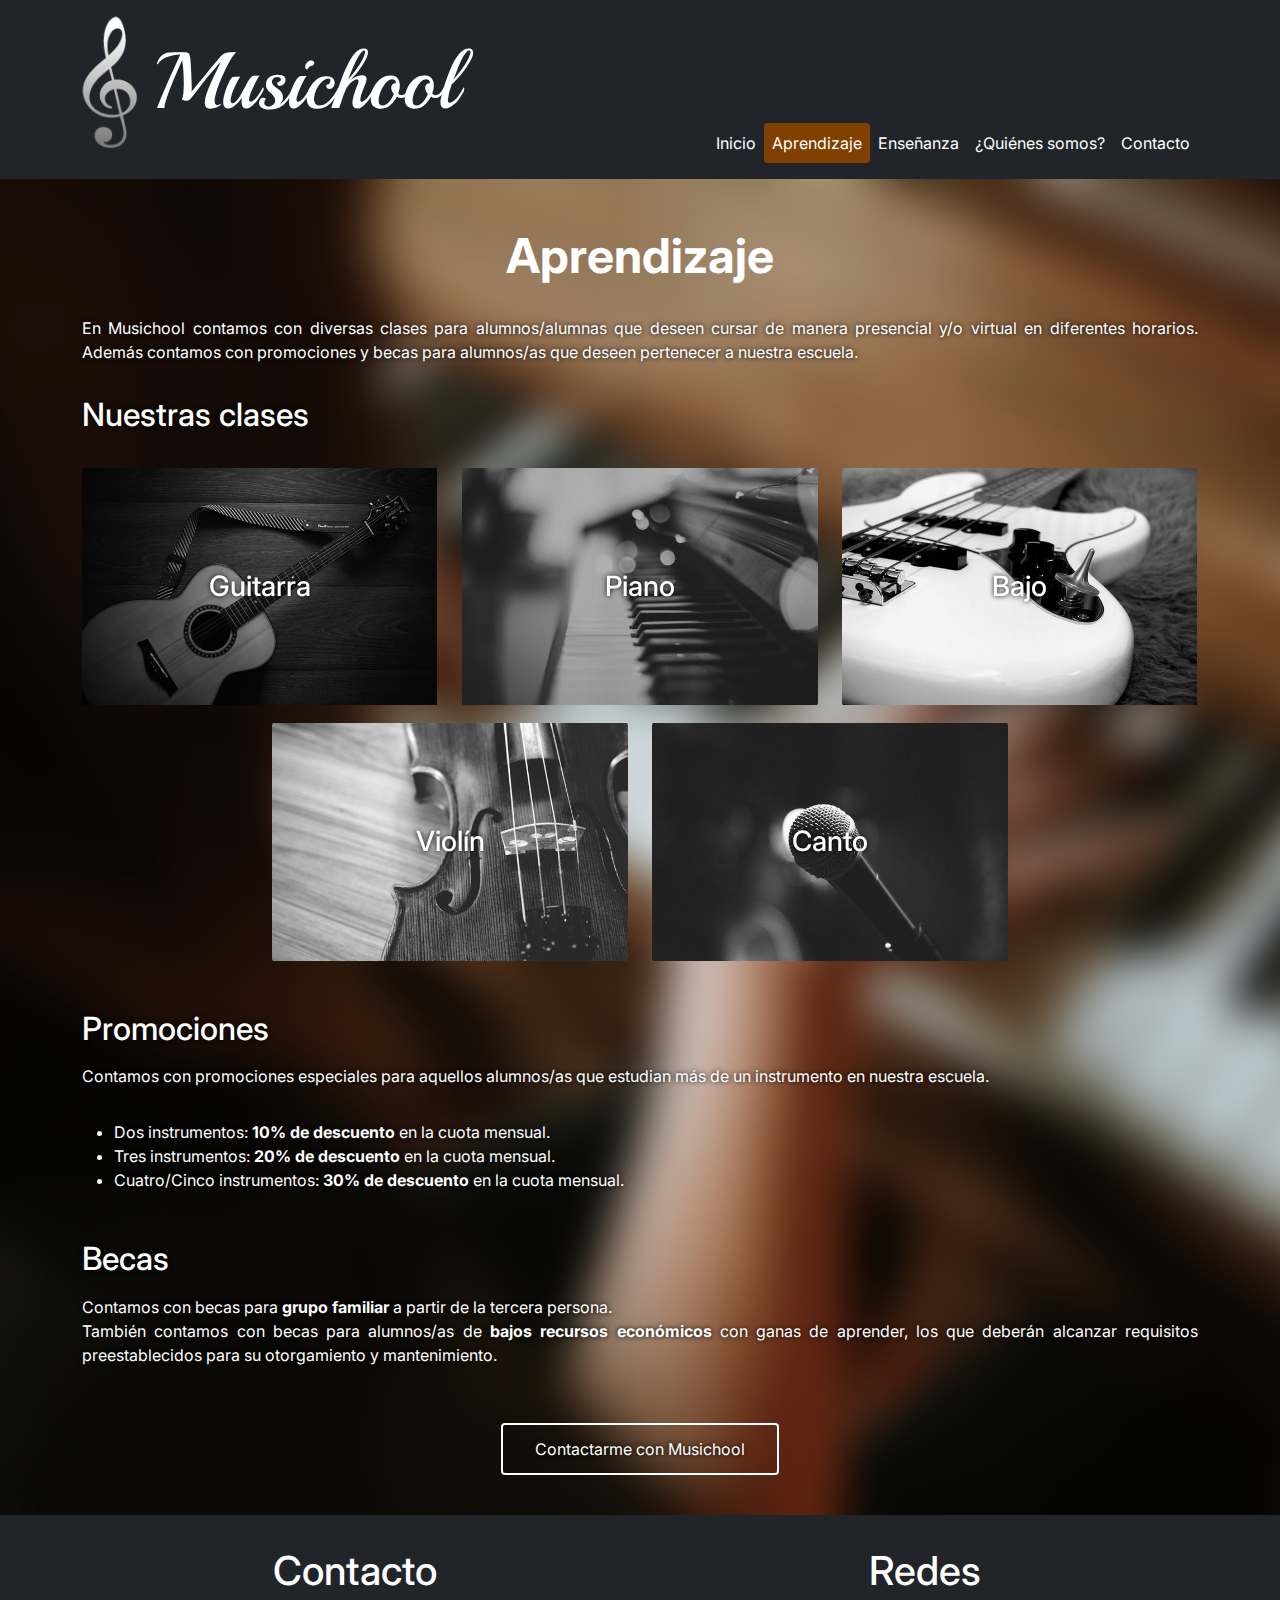
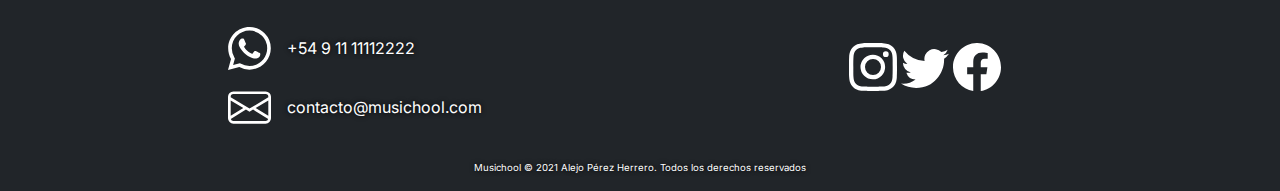
==== commit ba700f1c: "Casi finalizado" ====
--- a/page/aprendizaje.html
+++ b/page/aprendizaje.html
@@ -17,7 +17,7 @@
     <script src="https://cdn.jsdelivr.net/npm/bootstrap@5.1.3/dist/js/bootstrap.bundle.min.js"
         integrity="sha384-ka7Sk0Gln4gmtz2MlQnikT1wXgYsOg+OMhuP+IlRH9sENBO0LRn5q+8nbTov4+1p"
         crossorigin="anonymous"></script>
-    <title>Nuestras clases y por qué estudiar en Musichool</title>
+    <title>Nuestras clases, Promociones y Becas | Musichool</title>
 </head>
 
 <body>
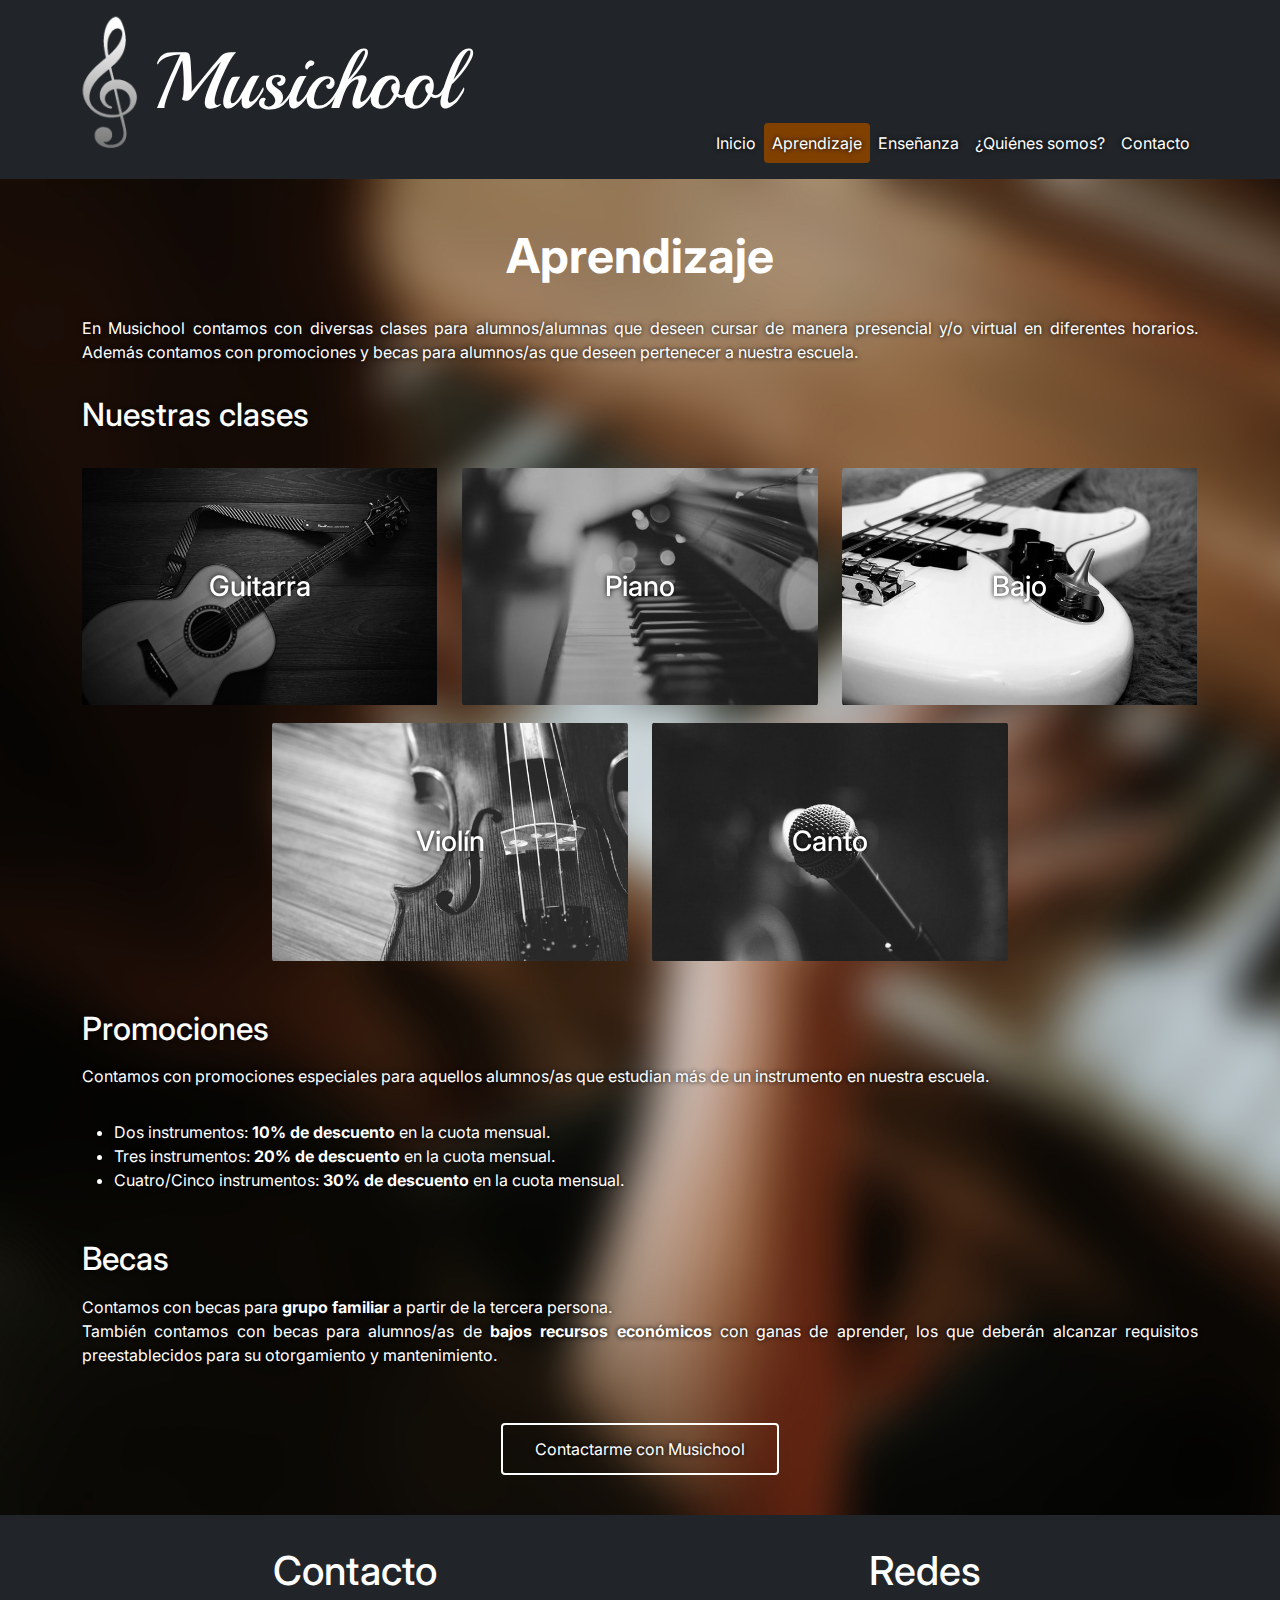
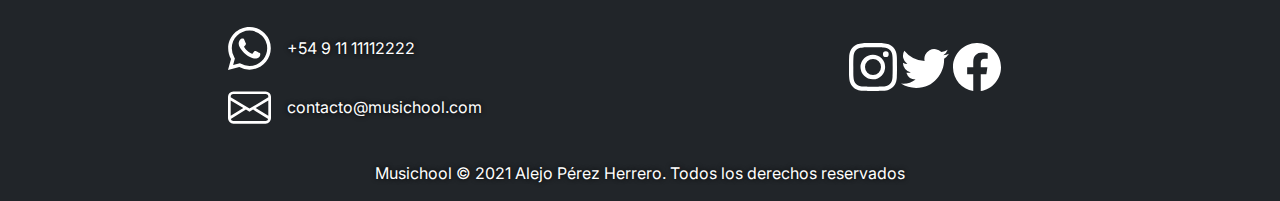
==== commit 110f8682: "Cambios finales" ====
--- a/page/aprendizaje.html
+++ b/page/aprendizaje.html
@@ -25,7 +25,7 @@
         <div class="container">
             <nav
                 class="navbar nav-pills navbar-expand-lg navbar-dark justify-content-around justify-content-lg-between align-items-lg-baseline">
-                <a href="/" class="d-flex align-items-center text-decoration-none">
+                <a href="../index.html" class="d-flex align-items-center text-decoration-none">
                     <img src="../img/logo-musichool.svg" alt="logo" class="logo-size me-2">
                     <h1 class="nombre-sitio">Musichool</h1>
                 </a>
@@ -35,13 +35,13 @@
                     <span class="navbar-toggler-icon"></span>
                 </button>
                 <div class="collapse navbar-collapse flex-grow-0" id="navbarNavAltMarkup">
-                    <div class="navbar-nav align-items-center mt-3">
-                        <a class="nav-link" href="../index.html">Inicio</a>
-                        <a class="nav-link active" aria-current="page" href="#">Aprendizaje</a>
-                        <a class="nav-link" href="ensenanza.html">Enseñanza</a>
-                        <a class="nav-link" href="quienes-somos.html">¿Quiénes somos?</a>
-                        <a class="nav-link" href="contacto.html">Contacto</a>
-                    </div>
+                    <ul class="navbar-nav align-items-center mt-3">
+                        <li><a class="nav-link" href="../index.html">Inicio</a></li>
+                        <li><a class="nav-link active" aria-current="page" href="#">Aprendizaje</a></li>
+                        <li><a class="nav-link" href="ensenanza.html">Enseñanza</a></li>
+                        <li><a class="nav-link" href="quienes-somos.html">¿Quiénes somos?</a></li>
+                        <li><a class="nav-link" href="contacto.html">Contacto</a></li>
+                    </ul>
                 </div>
             </nav>
         </div>
@@ -56,7 +56,7 @@
             </section>
             <h2 class="mb-3">Nuestras clases</h2>
             <section class="row mb-4 justify-content-center gy-2">
-                <article class="col-6 col-md-4">
+                <article class="col-12 col-md-4">
                     <button type="button" class="btn guitarra-a" data-bs-toggle="modal" data-bs-target="#guitarra">
                         <h3 class="my-5">Guitarra</h3>
                     </button>
@@ -91,7 +91,7 @@
                         </div>
                     </div>
                 </article>
-                <article class="col-6 col-md-4">
+                <article class="col-12 col-md-4">
                     <button type="button" class="btn piano-a" data-bs-toggle="modal" data-bs-target="#piano">
                         <h3 class="my-5">Piano</h3>
                     </button>
@@ -126,7 +126,7 @@
                         </div>
                     </div>
                 </article>
-                <article class="col-6 col-md-4">
+                <article class="col-12 col-md-4">
                     <button type="button" class="btn bajo-a" data-bs-toggle="modal" data-bs-target="#bajo">
                         <h3 class="my-5">Bajo</h3>
                     </button>
@@ -162,7 +162,7 @@
                         </div>
                     </div>
                 </article>
-                <article class="col-6 col-md-4">
+                <article class="col-12 col-md-4">
                     <button type="button" class="btn violin-a" data-bs-toggle="modal" data-bs-target="#violin">
                         <h3 class="my-5">Violín</h3>
                     </button>
@@ -197,7 +197,7 @@
                         </div>
                     </div>
                 </article>
-                <article class="col-6 col-md-4">
+                <article class="col-12 col-md-4">
                     <button type="button" class="btn canto-a" data-bs-toggle="modal" data-bs-target="#canto">
                         <h3 class="my-5">Canto</h3>
                     </button>
@@ -284,7 +284,7 @@
                         <section class="pt-sm-3">
                             <div class="d-inline">
                                 <a href="https://www.instagram.com/"
-                                    class="text-decoration-none col-1 col-sm-3 col-xl-2">
+                                    class="text-decoration-none col-1 col-sm-3 col-xl-2" target="_blank">
                                     <svg xmlns="http://www.w3.org/2000/svg" fill="currentColor"
                                         class="bi bi-instagram contacto-iconos" viewBox="0 0 16 16">
                                         <path
@@ -293,7 +293,7 @@
                                 </a>
                             </div>
                             <div class="d-inline">
-                                <a href="https://www.twitter.com/" class="text-decoration-none col-1 col-sm-3 col-xl-2">
+                                <a href="https://www.twitter.com/" class="text-decoration-none col-1 col-sm-3 col-xl-2" target="_blank">
                                     <svg xmlns="http://www.w3.org/2000/svg" fill="currentColor"
                                         class="bi bi-twitter contacto-iconos" viewBox="0 0 16 16">
                                         <path
@@ -303,7 +303,7 @@
                             </div>
                             <div class="d-inline">
                                 <a href="https://www.facebook.com/"
-                                    class="text-decoration-none col-1 col-sm-3 col-xl-2">
+                                    class="text-decoration-none col-1 col-sm-3 col-xl-2" target="_blank">
                                     <svg xmlns="http://www.w3.org/2000/svg" fill="currentColor"
                                         class="bi bi-facebook contacto-iconos" viewBox="0 0 16 16">
                                         <path
